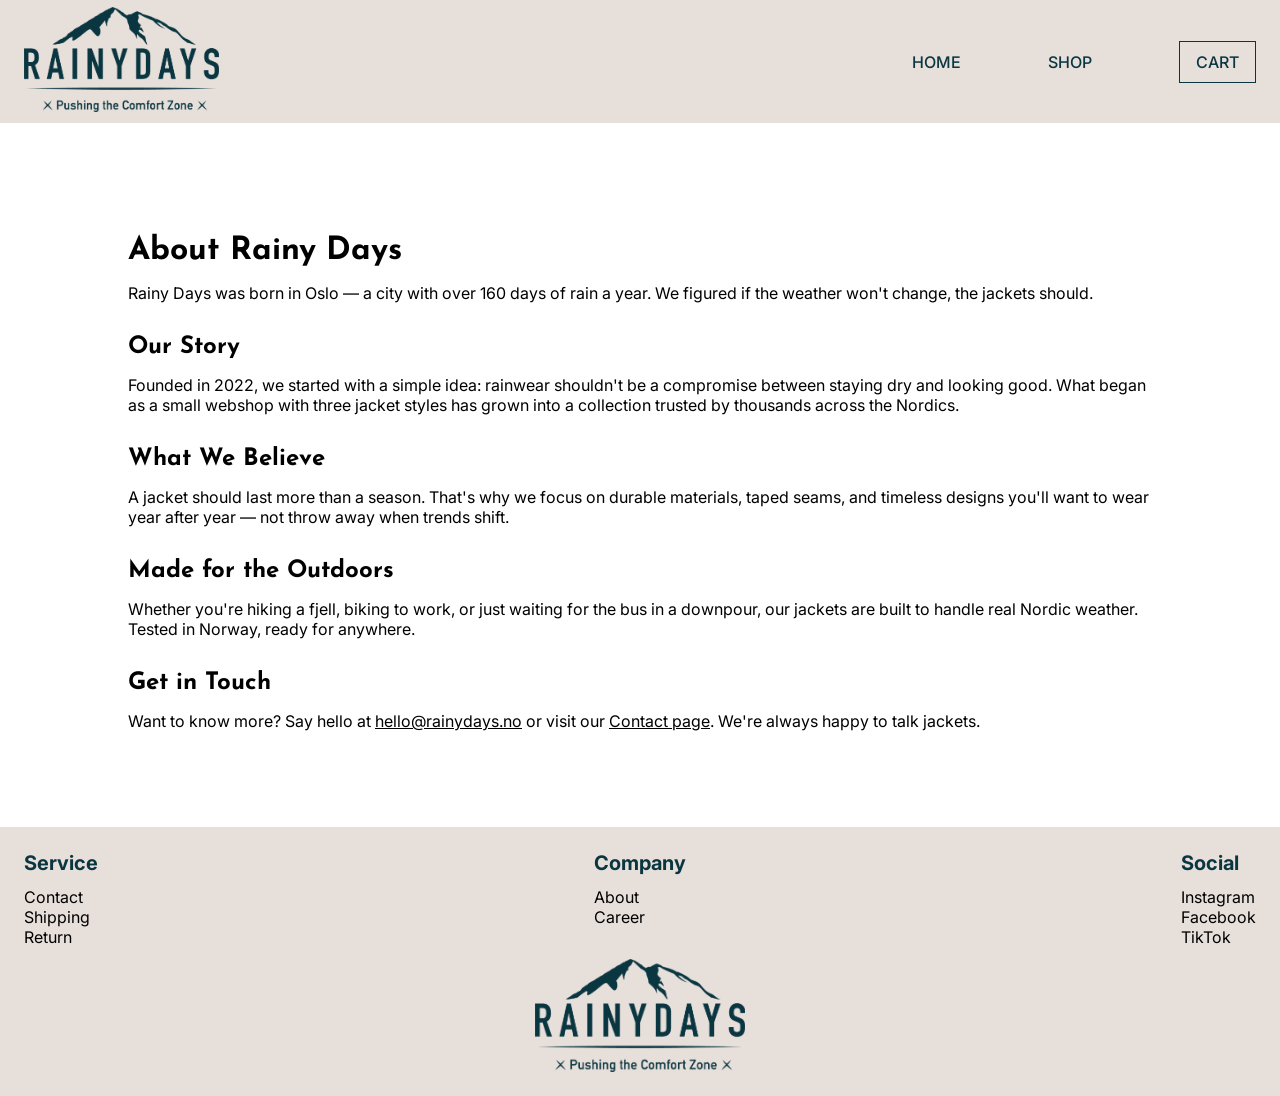
==== about.html @ 35c5f5c7 "added product page and footer pages" ====
<!doctype html>
<html>
	<head>
		<meta
			name="description"
			content="Pushing the comfort zone with durable, weatherproof, and afforable outdoor jackets."
		/>
		<link rel="preconnect" href="https://fonts.googleapis.com" />
		<link rel="preconnect" href="https://fonts.gstatic.com" crossorigin />
		<link
			href="https://fonts.googleapis.com/css2?family=Inter:ital,opsz,wght@0,14..32,100..900;1,14..32,100..900&family=Josefin+Sans:ital,wght@0,100..700;1,100..700&display=swap"
			rel="stylesheet"
		/>
		<link rel="stylesheet" href="theme.css" />
		<link rel="stylesheet" href="page.css" />
	</head>
	<body>
		<nav>
			<a href="index.html"><img src="public/logo.png" /></a>
			<ul class="list-reset">
				<li>
					<a href="index.html">Home</a>
				</li>
				<li>
					<a href="shop.html">Shop</a>
				</li>
				<li>
					<a href="coming-soon.html" class="btn cart-btn">Cart</a>
				</li>
			</ul>
		</nav>
		<main>
			<h1>About Rainy Days</h1>
			<p>
				Rainy Days was born in Oslo — a city with over 160 days of rain a year. We figured if the weather won't
				change, the jackets should.
			</p>

			<h2>Our Story</h2>
			<p>
				Founded in 2022, we started with a simple idea: rainwear shouldn't be a compromise between staying dry
				and looking good. What began as a small webshop with three jacket styles has grown into a collection
				trusted by thousands across the Nordics.
			</p>

			<h2>What We Believe</h2>
			<p>
				A jacket should last more than a season. That's why we focus on durable materials, taped seams, and
				timeless designs you'll want to wear year after year — not throw away when trends shift.
			</p>

			<h2>Made for the Outdoors</h2>
			<p>
				Whether you're hiking a fjell, biking to work, or just waiting for the bus in a downpour, our jackets
				are built to handle real Nordic weather. Tested in Norway, ready for anywhere.
			</p>

			<h2>Get in Touch</h2>
			<p>
				Want to know more? Say hello at <a href="mailto:hello@rainydays.no">hello@rainydays.no</a> or visit our
				<a href="/contact.html">Contact page</a>. We're always happy to talk jackets.
			</p>
		</main>
		<footer>
			<div style="grid-area: links-a">
				<h3>Service</h3>
				<ul class="list-reset">
					<li>
						<a href="contact.html">Contact</a>
					</li>
					<li>
						<a href="shipping.html">Shipping</a>
					</li>
					<li>
						<a href="returns.html">Return</a>
					</li>
				</ul>
			</div>
			<div style="grid-area: links-b">
				<div class="center">
					<h3>Company</h3>
					<ul class="list-reset">
						<li>
							<a href="about.html">About</a>
						</li>
						<li>
							<a href="career.html">Career</a>
						</li>
					</ul>
				</div>
			</div>
			<div style="grid-area: links-c">
				<h3>Social</h3>
				<ul class="list-reset">
					<li>
						<a href="coming-soon.html">Instagram</a>
					</li>
					<li>
						<a href="coming-soon.html">Facebook</a>
					</li>
					<li>
						<a href="coming-soon.html">TikTok</a>
					</li>
				</ul>
			</div>
			<img src="public/logo.png" />
		</footer>
	</body>
</html>
---- theme.css ----
:root {
	--primary: #0a3641;
	--light-grey: #e7dfda;
	--dark-grey: #1a1919;
	--brown: #71512d;
	--brown-light: #7c5931;
	--dark-brown: #231a07;

	--font-header: "Josefin Sans", sans-serif;
	--font-body: "Inter", sans-serif;
}

html {
	font-family: var(--font-body);
	font-optical-sizing: auto;
	font-style: normal;
}

* {
	box-sizing: border-box;
}

html,
body {
	margin: 0;
}

body {
	display: flex;
	flex-direction: column;
	min-height: 100vh;
}

main {
	flex-grow: 1;
}

h1,
h2,
h3,
h4,
h5,
h6 {
	margin-top: 0;
	margin-bottom: 0;
	font-family: var(--font-header);
	font-optical-sizing: auto;
	font-style: normal;
}

nav {
	padding: 7px 24px;
	background-color: var(--light-grey);
	display: flex;
	justify-content: space-between;
	align-items: center;
	text-transform: uppercase;
}

nav img {
	width: auto;
	height: 105px;
}

a {
	color: inherit;
	text-decoration: inherit;
}

p a {
	text-decoration: underline;
}

button {
	cursor: pointer;
}

.list-reset {
	list-style: none;
	margin: 0;
	padding-left: 0;
}

nav ul {
	display: flex;
	align-items: center;
	gap: 87px;
	color: var(--primary);
	font-weight: 500;
}

nav ul a:hover {
	text-decoration: underline;
}

.btn-group {
	display: flex;
	padding: 2px;
	width: min-content;
	gap: 2px;
	background-color: var(--light-grey);
}

.btn-group button {
	border: none;
	background-color: var(--brown);
	color: white;
	padding: 0;
	width: 50px;
	height: 32px;
	opacity: 0.5;
}

.btn-group button[aria-checked="true"] {
	opacity: 1;
}

.btn-group button:hover {
	opacity: 0.8;
}

.btn {
	display: inline-block;
	padding: 10px 16px;
	border: 1px solid currentColor;
	text-transform: uppercase;
}

.btn:hover {
	transition: all 0.15s ease-in-out;
}

.cart-btn:hover {
	color: white;
	background-color: var(--primary);
	text-decoration: none;
}

.center {
	width: min-content;
	margin-left: auto;
	margin-right: auto;
}

.brown {
	color: var(--brown);
}

.primary {
	color: var(--primary);
}

footer {
	background-color: var(--light-grey);
	display: grid;
	gap: 12px;
	grid-template:
		"links-a links-b links-c"
		"logo logo logo";
	justify-content: space-between;
	padding: 24px;
}

footer h3 {
	margin-top: 0;
	margin-bottom: 12px;
	font-family: var(--font-body);
	font-size: 20px;
	font-weight: bold;
	color: var(--primary);
}

footer img {
	grid-area: logo;
	place-self: center;
	height: 113px;
}
---- page.css ----
main {
	max-width: 1300px;
	margin: auto;
	padding: 5rem 8rem;
	width: 100%;
}

main h1,
main h2,
main h3,
main h4,
main h5,
main h6 {
	margin-top: 2rem;
}
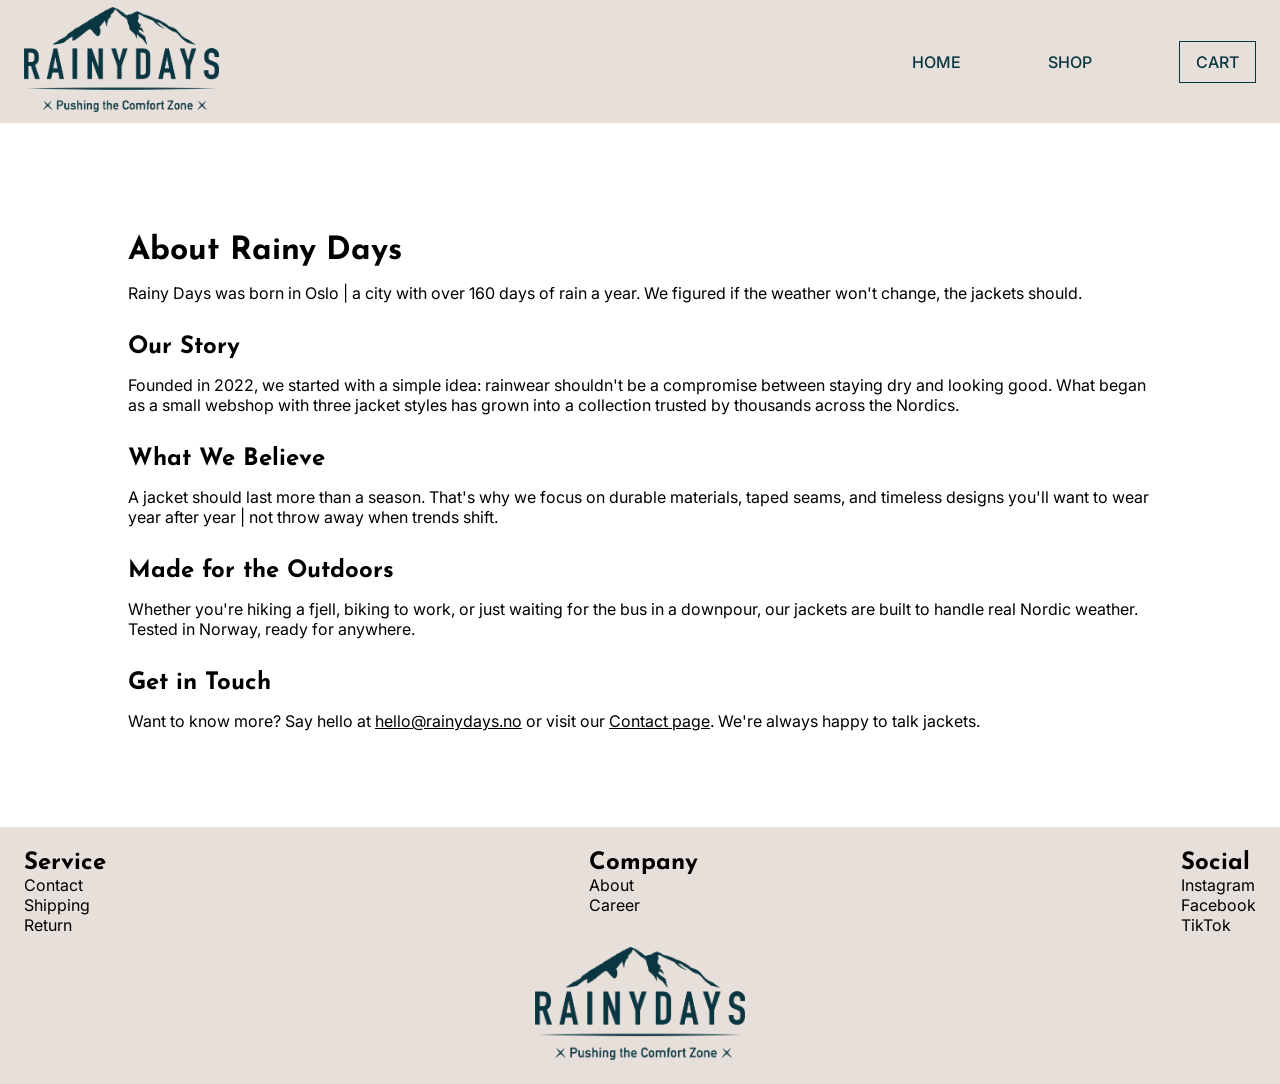
==== commit 85266577: "improve accesibility and seo" ====
--- a/about.html
+++ b/about.html
@@ -1,5 +1,5 @@
 <!doctype html>
-<html>
+<html lang="en">
 	<head>
 		<meta
 			name="description"
@@ -7,16 +7,19 @@
 		/>
 		<link rel="preconnect" href="https://fonts.googleapis.com" />
 		<link rel="preconnect" href="https://fonts.gstatic.com" crossorigin />
+		<meta name="viewport" content="width=device-width, initial-scale=1.0" />
 		<link
 			href="https://fonts.googleapis.com/css2?family=Inter:ital,opsz,wght@0,14..32,100..900;1,14..32,100..900&family=Josefin+Sans:ital,wght@0,100..700;1,100..700&display=swap"
 			rel="stylesheet"
 		/>
 		<link rel="stylesheet" href="theme.css" />
 		<link rel="stylesheet" href="page.css" />
+		<title>About Rainy Days | Rainy Days</title>
+		<meta name="description" content="Learn about Rainy Days, the best Norwegian outdoor jacket store." />
 	</head>
 	<body>
 		<nav>
-			<a href="index.html"><img src="public/logo.png" /></a>
+			<a href="index.html"><img src="public/logo.png" alt="Rainy Days Home Page" /></a>
 			<ul class="list-reset">
 				<li>
 					<a href="index.html">Home</a>
@@ -32,7 +35,7 @@
 		<main>
 			<h1>About Rainy Days</h1>
 			<p>
-				Rainy Days was born in Oslo — a city with over 160 days of rain a year. We figured if the weather won't
+				Rainy Days was born in Oslo | a city with over 160 days of rain a year. We figured if the weather won't
 				change, the jackets should.
 			</p>
 
@@ -46,7 +49,7 @@
 			<h2>What We Believe</h2>
 			<p>
 				A jacket should last more than a season. That's why we focus on durable materials, taped seams, and
-				timeless designs you'll want to wear year after year — not throw away when trends shift.
+				timeless designs you'll want to wear year after year | not throw away when trends shift.
 			</p>
 
 			<h2>Made for the Outdoors</h2>
@@ -63,7 +66,7 @@
 		</main>
 		<footer>
 			<div style="grid-area: links-a">
-				<h3>Service</h3>
+				<h2>Service</h2>
 				<ul class="list-reset">
 					<li>
 						<a href="contact.html">Contact</a>
@@ -78,7 +81,7 @@
 			</div>
 			<div style="grid-area: links-b">
 				<div class="center">
-					<h3>Company</h3>
+					<h2>Company</h2>
 					<ul class="list-reset">
 						<li>
 							<a href="about.html">About</a>
@@ -90,7 +93,7 @@
 				</div>
 			</div>
 			<div style="grid-area: links-c">
-				<h3>Social</h3>
+				<h2>Social</h2>
 				<ul class="list-reset">
 					<li>
 						<a href="coming-soon.html">Instagram</a>
@@ -103,7 +106,7 @@
 					</li>
 				</ul>
 			</div>
-			<img src="public/logo.png" />
+			<img src="public/logo.png" alt="Rainy Days Logo" />
 		</footer>
 	</body>
 </html>
--- a/theme.css
+++ b/theme.css
@@ -3,7 +3,7 @@
 	--light-grey: #e7dfda;
 	--dark-grey: #1a1919;
 	--brown: #71512d;
-	--brown-light: #7c5931;
+	--brown-light: #99754b;
 	--dark-brown: #231a07;
 
 	--font-header: "Josefin Sans", sans-serif;
@@ -26,6 +26,7 @@
 }
 
 body {
+	margin-top: 123px;
 	display: flex;
 	flex-direction: column;
 	min-height: 100vh;
@@ -55,6 +56,10 @@
 	justify-content: space-between;
 	align-items: center;
 	text-transform: uppercase;
+	position: fixed;
+	top: 0px;
+	width: 100%;
+	z-index: 50;
 }
 
 nav img {
@@ -175,3 +180,18 @@
 	place-self: center;
 	height: 113px;
 }
+
+@media screen and (max-width: 800px) {
+	body {
+		margin-top: 68px;
+	}
+	nav ul {
+		gap: 2rem;
+	}
+	nav ul li:first-child {
+		display: none;
+	}
+	nav img {
+		height: 50px;
+	}
+}
--- a/page.css
+++ b/page.css
@@ -3,6 +3,12 @@
 	margin: auto;
 	padding: 5rem 8rem;
 	width: 100%;
+}
+
+@media screen and (max-width: 800px) {
+	main {
+		padding: 2.5rem 2rem;
+	}
 }
 
 main h1,
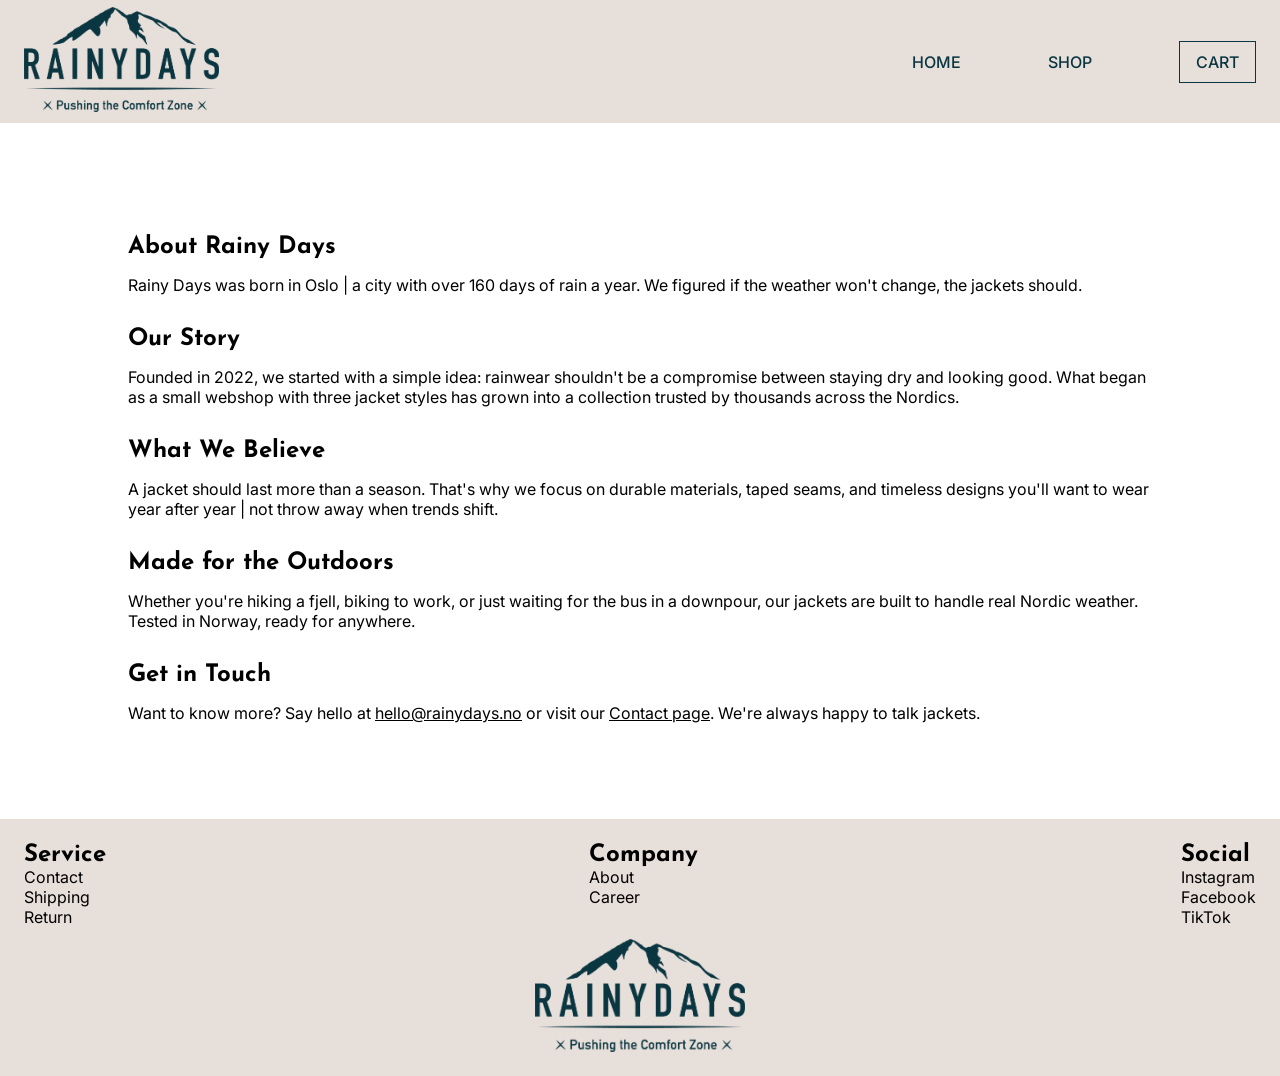
==== commit 9e3f7686: "add article tag" ====
--- a/about.html
+++ b/about.html
@@ -33,36 +33,38 @@
 			</ul>
 		</nav>
 		<main>
-			<h1>About Rainy Days</h1>
-			<p>
-				Rainy Days was born in Oslo | a city with over 160 days of rain a year. We figured if the weather won't
-				change, the jackets should.
-			</p>
+			<article>
+				<h1>About Rainy Days</h1>
+				<p>
+					Rainy Days was born in Oslo | a city with over 160 days of rain a year. We figured if the weather
+					won't change, the jackets should.
+				</p>
 
-			<h2>Our Story</h2>
-			<p>
-				Founded in 2022, we started with a simple idea: rainwear shouldn't be a compromise between staying dry
-				and looking good. What began as a small webshop with three jacket styles has grown into a collection
-				trusted by thousands across the Nordics.
-			</p>
+				<h2>Our Story</h2>
+				<p>
+					Founded in 2022, we started with a simple idea: rainwear shouldn't be a compromise between staying
+					dry and looking good. What began as a small webshop with three jacket styles has grown into a
+					collection trusted by thousands across the Nordics.
+				</p>
 
-			<h2>What We Believe</h2>
-			<p>
-				A jacket should last more than a season. That's why we focus on durable materials, taped seams, and
-				timeless designs you'll want to wear year after year | not throw away when trends shift.
-			</p>
+				<h2>What We Believe</h2>
+				<p>
+					A jacket should last more than a season. That's why we focus on durable materials, taped seams, and
+					timeless designs you'll want to wear year after year | not throw away when trends shift.
+				</p>
 
-			<h2>Made for the Outdoors</h2>
-			<p>
-				Whether you're hiking a fjell, biking to work, or just waiting for the bus in a downpour, our jackets
-				are built to handle real Nordic weather. Tested in Norway, ready for anywhere.
-			</p>
+				<h2>Made for the Outdoors</h2>
+				<p>
+					Whether you're hiking a fjell, biking to work, or just waiting for the bus in a downpour, our
+					jackets are built to handle real Nordic weather. Tested in Norway, ready for anywhere.
+				</p>
 
-			<h2>Get in Touch</h2>
-			<p>
-				Want to know more? Say hello at <a href="mailto:hello@rainydays.no">hello@rainydays.no</a> or visit our
-				<a href="/contact.html">Contact page</a>. We're always happy to talk jackets.
-			</p>
+				<h2>Get in Touch</h2>
+				<p>
+					Want to know more? Say hello at <a href="mailto:hello@rainydays.no">hello@rainydays.no</a> or visit
+					our <a href="/contact.html">Contact page</a>. We're always happy to talk jackets.
+				</p>
+			</article>
 		</main>
 		<footer>
 			<div style="grid-area: links-a">
